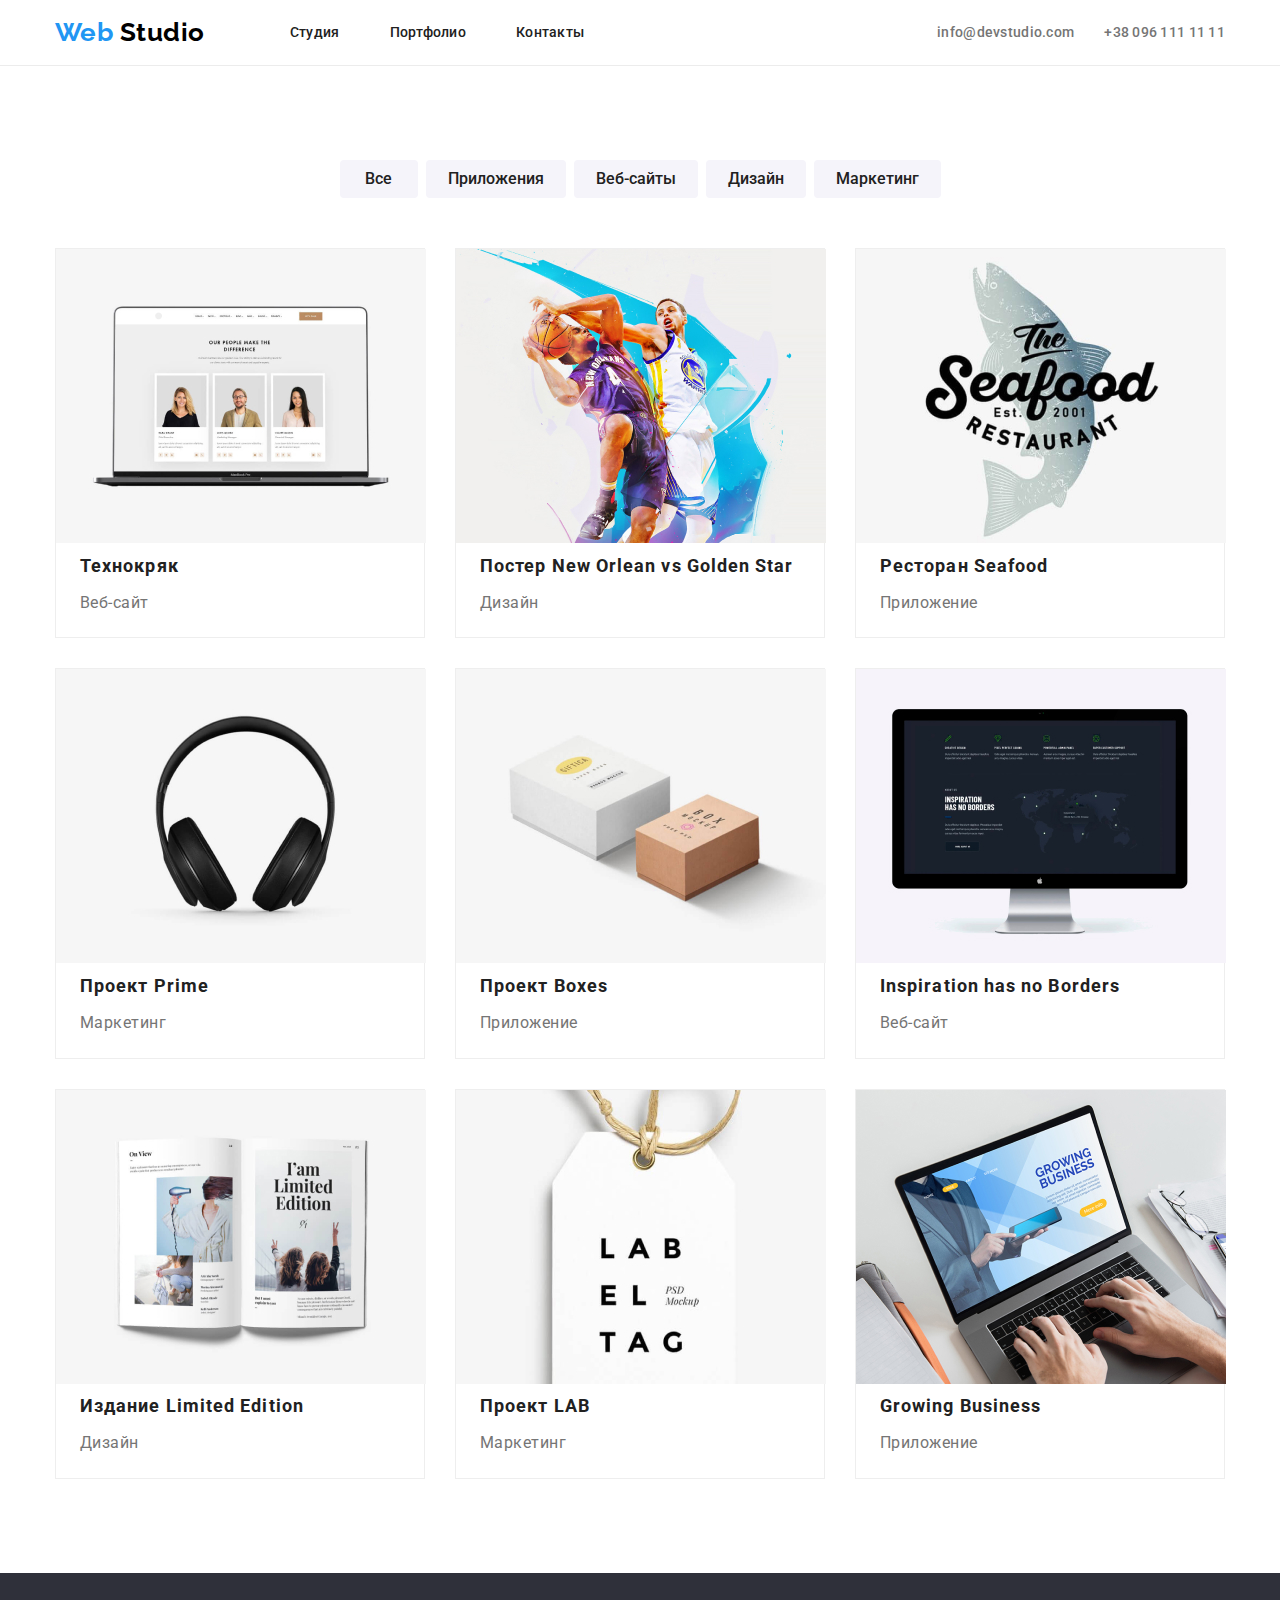
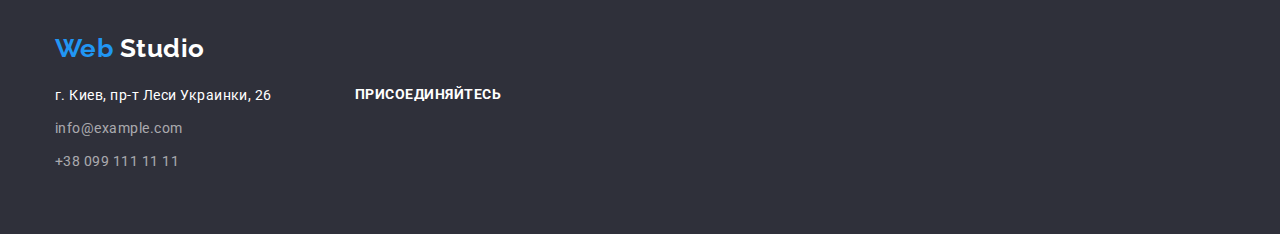
==== portfolio.html @ c17df22b "Добавляет все файлы с прошлого дз" ====
<!DOCTYPE html>
<html lang="ru">
  <head>
    <meta charset="UTF-8" />
    <meta name="viewport" content="width=device-width, initial-scale=1.0" />
    <title>Потрфолио</title>
    <link
      href="https://fonts.googleapis.com/css2?family=Raleway:wght@700&family=Roboto:wght@400;500;700;900&display=swap"
      rel="stylesheet"
    />
    <link rel="stylesheet" href="./css/normalize.css" />
    <link rel="stylesheet" href="./css/styles.css" />
  </head>
  <body>
    <header class="header">
      <div class="flex-container">
        <a href="./index.html" class="logo link"
          ><span class="logo-accent">Web</span> Studio</a
        >
        <nav>
          <ul class="list site-nav">
            <li class="item">
              <a href="./index.html" class="link page-nav">Студия</a>
            </li>
            <li class="item">
              <a href="./portfolio.html" class="link page-nav">Портфолио</a>
            </li>
            <li class="item"><a href="#" class="link page-nav">Контакты</a></li>
          </ul>
        </nav>
        <ul class="list site-nav-phone">
          <li class="item-phone">
            <a href="mailto:info@devstudio.com" class="link phones-nav"
              >info@devstudio.com</a
            >
          </li>
          <li class="item-phone">
            <a href="tel:+380961111111" class="link phones-nav"
              >+38 096 111 11 11</a
            >
          </li>
        </ul>
      </div>
    </header>
    <main>
      <!--portfolio filter-->
      <section class="section-filter">
        <div class="block-container">
          <ul class="portfolio-filter list">
            <li class="item-filter">
              <button type="button" class="portfolio-nav-button">Все</button>
            </li>
            <li class="item-filter">
              <button type="button" class="portfolio-nav-button">
                Приложения
              </button>
            </li>
            <li class="item-filter">
              <button type="button" class="portfolio-nav-button">
                Веб-сайты
              </button>
            </li>
            <li class="item-filter">
              <button type="button" class="portfolio-nav-button">Дизайн</button>
            </li>
            <li class="item-filter">
              <button type="button" class="portfolio-nav-button">
                Маркетинг
              </button>
            </li>
          </ul>
        </div>
      </section>
      <!--list of works-->
      <section class="section-works">
        <div class="block-container">
          <h1 hidden>Все работы Web Studio</h1>
          <ul class="list work-list">
            <li class="item-work">
              <a href="#" class="link">
                <img src="./images/tehnokryak.jpg" alt="Технокряк" />
                <h2 class="title">Технокряк</h2>
                <p class="name">Веб-сайт</p>
                <!-- <p>
                  Технокряк это современная площадка распространения коронавируса.
                  Компании используют эту платформу для цифрового шпионажа и атак
                  на защищённые сервера конкурентов.
                </p> -->
              </a>
            </li>
            <li class="item-work">
              <a href="#" class="link">
                <img
                  src="./images/poster-new-orlean-golden-star.jpg"
                  alt="Постер New Orlean vs Golden Star"
                />
                <h2 class="title">Постер New Orlean vs Golden Star</h2>
                <p class="name">Дизайн</p>
                <!-- <p>
                  Lorem ipsum dolor sit amet, consectetur adipisicing elit. Quae
                  voluptates aspernatur rerum aperiam ratione ducimus?
                </p> -->
              </a>
            </li>
            <li class="item-work">
              <a href="#" class="link">
                <img
                  src="./images/restoran-seafood.jpg"
                  alt="Ресторан Seafood"
                />
                <h2 class="title">Ресторан Seafood</h2>
                <p class="name">Приложение</p>
                <!-- <p>
                  Lorem ipsum dolor sit amet, consectetur adipisicing elit. Quae
                  voluptates aspernatur rerum aperiam ratione ducimus?
                </p> -->
              </a>
            </li>
            <li class="item-work">
              <a href="#" class="link">
                <img src="./images/proekt-prime.jpg" alt="Проект Prime" />
                <h2 class="title">Проект Prime</h2>
                <p class="name">Маркетинг</p>
                <!-- <p>
                  Lorem ipsum dolor sit amet, consectetur adipisicing elit. Quae
                  voluptates aspernatur rerum aperiam ratione ducimus?
                </p> -->
              </a>
            </li>
            <li class="item-work">
              <a href="#" class="link">
                <img src="./images/proekt-boxes.jpg" alt="Проект Boxes" />
                <h2 class="title">Проект Boxes</h2>
                <p class="name">Приложение</p>
                <!-- <p>
                  Lorem ipsum dolor sit amet, consectetur adipisicing elit. Quae
                  voluptates aspernatur rerum aperiam ratione ducimus?
                </p> -->
              </a>
            </li>
            <li class="item-work">
              <a href="#" class="link">
                <img
                  src="./images/inspiration-has-no-borders.jpg"
                  alt="Inspiration has no Borders"
                />
                <h2 class="title">Inspiration has no Borders</h2>
                <p class="name">Веб-сайт</p>
                <!-- <p>
                  Lorem ipsum dolor sit amet, consectetur adipisicing elit. Quae
                  voluptates aspernatur rerum aperiam ratione ducimus?
                </p> -->
              </a>
            </li>
            <li class="item-work">
              <a href="#" class="link">
                <img
                  src="./images/izdanie-limited-edition.jpg"
                  alt="Издание Limited Edition"
                />
                <h2 class="title">Издание Limited Edition</h2>
                <p class="name">Дизайн</p>
                <!-- <p>
                  Lorem ipsum dolor sit amet, consectetur adipisicing elit. Quae
                  voluptates aspernatur rerum aperiam ratione ducimus?
                </p> -->
              </a>
            </li>
            <li class="item-work">
              <a href="#" class="link">
                <img src="./images/proekt-lab.jpg" alt="Проект LAB" />
                <h2 class="title">Проект LAB</h2>
                <p class="name">Маркетинг</p>
                <!-- <p>
                  Lorem ipsum dolor sit amet, consectetur adipisicing elit. Quae
                  voluptates aspernatur rerum aperiam ratione ducimus?
                </p> -->
              </a>
            </li>
            <li class="item-work">
              <a href="#" class="link">
                <img
                  src="./images/growing-business.jpg"
                  alt="Growing Business"
                />
                <h2 class="title">Growing Business</h2>
                <p class="name">Приложение</p>
                <!-- <p>
                  Lorem ipsum dolor sit amet, consectetur adipisicing elit. Quae
                  voluptates aspernatur rerum aperiam ratione ducimus?
                </p> -->
              </a>
            </li>
          </ul>
        </div>
      </section>
    </main>
    <footer>
      <div class="flex-container">
        <!--Contacts-->
        <div class="addres-container">
          <a href="./index.html" class="footer-logo link"
            ><span class="logo-accent">Web</span> Studio</a
          >
          <addres>
            <ul class="addres list">
              <li class="item-addres">
                <a
                  href="https://goo.gl/maps/sVTpTt4ChwsojPR68"
                  target="_blank"
                  rel="noopener noreferrer"
                  class="link addres"
                  >г. Киев, пр-т Леси Украинки, 26</a
                >
              </li>
              <li class="item-addres">
                <a href="mailto:info@example.com" class="link contacts"
                  >info@example.com</a
                >
              </li>
              <li class="item-addres">
                <a href="tel:+380991111111" class="link contacts"
                  >+38 099 111 11 11</a
                >
              </li>
            </ul>
          </addres>
        </div>
        <!--Social links-->
        <div class="social-container">
          <h3 class="footer-title">Присоединяйтесь</h3>
          <ul class="list">
            <li>
              <a
                href="#"
                target="_blank"
                rel="noopener noreferrer"
                aria-label="Instagram"
              ></a>
            </li>
            <li>
              <a
                href="#"
                target="_blank"
                rel="noopener noreferrer"
                aria-label="Twitter"
              ></a>
            </li>
            <li>
              <a
                href="#"
                target="_blank"
                rel="noopener noreferrer"
                aria-label="Facebook"
              ></a>
            </li>
            <li>
              <a
                href="#"
                target="_blank"
                rel="noopener noreferrer"
                aria-label="Linkedin"
              ></a>
            </li>
          </ul>
        </div>
      </div>
    </footer>
  </body>
</html>
---- css/styles.css ----
html {
  box-sizing: border-box;
}

*,
*::before,
*::after {
  box-sizing: inherit;
}

:root {
  --page-background-color: #ffffff;
  --primary-text-color: #757575;
  --secondary-text-color: #ffffff;
  --title-color: #212121;
  --accent-color: #2196f3;
  --logo-color: #000000;
  --footer-bg: #2f303a;
  --footer-phones: rgba(255, 255, 255, 0.6);
  --button-bg-hover: #188ce8;
  --button-portfolio-bg: #f5f4fa;
  --customer-logo: #afb1b8;
}

body {
  background-color: var(--page-background-color);
  color: var(--primary-text-color);
  font-family: Roboto, sans-serif;
  letter-spacing: 0.03em;
}

footer {
  background-color: var(--footer-bg);
}

.list {
  list-style: none;
}

.link {
  text-decoration: none;
}

.flex-container {
  display: flex;
  margin-left: auto;
  margin-right: auto;
  width: 1200px;
  padding-left: 15px;
  padding-right: 15px;
  align-items: center;
}

.block-container {
  display: block;
  margin-left: auto;
  margin-right: auto;
  width: 1200px;
  padding-left: 15px;
  padding-right: 15px;
}

/* header */

.header {
  border-bottom: 1px solid #ececec;
}

.logo {
  color: var(--logo-color);
  font-family: Raleway, sans-serif;
  font-size: 26px;
  font-weight: 700;
  line-height: 1.19;
}

.logo-accent {
  color: var(--accent-color);
}

.site-nav {
  display: flex;
  padding-left: 0px;
  margin-top: 0px;
  margin-bottom: 0px;
  margin-left: 85px;
}

.site-nav .item:not(:last-child) {
  margin-right: 50px;
}

.site-nav-phone {
  display: flex;
  padding-left: 0px;
  margin-top: 0px;
  margin-bottom: 0px;
  margin-left: auto;
}

.site-nav-phone .item-phone:not(:last-child) {
  margin-right: 30px;
}

.page-nav {
  display: block;
  padding: 32px 0px;

  color: var(--title-color);
  font-weight: 500;
  font-size: 14px;
  line-height: 1.14px;
  letter-spacing: 0.02em;
}

.page-nav:hover {
  color: var(--accent-color);
}

.page-nav:focus {
  color: var(--accent-color);
}

.phones-nav {
  display: block;
  padding: 32px 0px;

  color: var(--primary-text-color);
  font-weight: 500;
  font-size: 14px;
  line-height: 1.14px;
  letter-spacing: 0.02em;
}

.phones-nav:hover {
  color: var(--accent-color);
}

.phones-nav:focus {
  color: var(--accent-color);
}

/* hero (home page) */
.hero {
  padding-top: 200px;
  padding-bottom: 200px;

  text-align: center;
  height: 600px;
  background-color: grey;
}

.hero-title {
  width: 696px;
  margin-top: 0px;
  margin-bottom: 30px;
  margin-left: auto;
  margin-right: auto;

  color: var(--secondary-text-color);
  font-weight: 900;
  font-size: 44px;
  line-height: 1.36;
  letter-spacing: 0.06em;
  text-transform: uppercase;
}

.button {
  display: inline-block;
  min-width: 200px;
  height: 50px;
  padding: 10px 32px;
  border-radius: 4px;
  border-width: 0px;

  color: var(--secondary-text-color);
  background-color: var(--accent-color);
  font-weight: 700;
  font-size: 16px;
  line-height: 1.84;
  letter-spacing: 0.06em;
}

.button:hover {
  background-color: var(--button-bg-hover);
}

.button:focus {
  background-color: var(--button-bg-hover);
}

/* all section title (home page) */
.section-title {
  margin-top: 0px;
  margin-bottom: 50px;

  color: var(--title-color);
  font-weight: 700;
  font-size: 36px;
  line-height: 1.17;
  text-align: center;
}

/* advantages (home page) */
.section-advantages {
  padding-top: 94px;
  padding-bottom: 94px;
}

.advantages-list {
  display: flex;
  padding-left: 0px;
  margin-top: 0px;
  margin-bottom: 0px;
}

.item-advantages {
  width: 270px;
}

.item-advantages:not(:last-child) {
  margin-right: 30px;
}

.icon-bg {
  height: 120px;
  background-color: var(--button-portfolio-bg);
  border-radius: 4px;
}

.advantages .title {
  margin-top: 30px;
  margin-bottom: 10px;

  color: var(--title-color);
  font-weight: 700;
  font-size: 14px;
  line-height: 1.14;
  text-transform: uppercase;
}

.advantages .text {
  margin-top: 0px;
  margin-bottom: 0px;

  font-size: 14px;
  line-height: 1.71;
}

/* services (home page) */
.section-services {
  padding-bottom: 94px;
}

.services-list {
  display: flex;
  padding-left: 0px;
  margin-top: 0px;
  margin-bottom: 0px;
}

.services-list .title {
  margin-top: 27px;
  margin-bottom: 27px;

  color: var(--secondary-text-color);
  font-weight: 700;
  font-size: 14px;
  line-height: 1.14;
  text-transform: uppercase;
}

.item-services:not(:last-child) {
  margin-right: 30px;
}

/* team (home page) */
.section-team {
  padding-top: 94px;
  padding-bottom: 94px;

  background-color: var(--button-portfolio-bg);
}

.team-list {
  display: flex;
  padding-left: 0px;
  margin-top: 0px;
  margin-bottom: 0px;
}

.item-team {
  border-bottom-left-radius: 4px;
  border-bottom-right-radius: 4px;
  box-shadow: 0px 2px 1px rgba(0, 0, 0, 0.2), 0px 1px 1px rgba(0, 0, 0, 0.14),
    0px 1px 3px rgba(0, 0, 0, 0.12);
  background-color: var(--page-background-color);
}

.item-team:not(:last-child) {
  margin-right: 30px;
}

.section-team .title {
  margin-top: 30px;
  margin-bottom: 10px;

  color: var(--title-color);
  font-weight: 500;
  font-size: 16px;
  line-height: 1.19;
  text-align: center;
}

.section-team .text {
  margin-top: 0px;
  margin-bottom: 16px;

  font-size: 16px;
  line-height: 1.19;
  text-align: center;
}

/*Regular customers*/
.section-customers {
  padding-top: 94px;
  padding-bottom: 94px;
}

.customers-list {
  display: flex;
  padding-left: 0px;
  margin-top: 0px;
  margin-bottom: 0px;
}

.item-customer {
  margin-right: 30px;
}

.item-customer:last-child {
  margin-right: 0px;
}

.customer {
  width: 170px;
  height: 90px;
  border: 1px solid var(--customer-logo);
  border-radius: 4px;
}

.customer:hover {
  border-color: var(--accent-color);
}

.customer:focus {
  border-color: var(--accent-color);
}

/*footer*/
.addres-container {
  display: block;
  width: 270px;
  margin-right: 30px;
}

.footer-logo {
  display: block;
  margin-top: 60px;
  margin-bottom: 20px;

  color: var(--secondary-text-color);
  font-family: Raleway, sans-serif;
  font-weight: 700;
  font-size: 26px;
  line-height: 1.19;
}

.addres {
  padding-left: 0px;
  margin-top: 0px;
  margin-bottom: 60px;

  color: var(--secondary-text-color);
  font-size: 14px;
  line-height: 1.71;
}

.contacts {
  color: var(--footer-phones);
  font-size: 14px;
  line-height: 1.71;
}

.item-addres:not(:last-child) {
  margin-bottom: 9px;
}

.social-container {
  display: block;
  width: 270px;
  margin-right: 30px;
}

.footer-title {
  margin-top: 0px;
  margin-bottom: 0px;

  color: var(--secondary-text-color);
  font-weight: 700;
  font-size: 14px;
  line-height: 1.14;
  text-transform: uppercase;
}

/* portfolio navigation (portfolio page) */
.section-filter {
  padding-top: 94px;
  padding-bottom: 50px;
}

.portfolio-filter {
  display: flex;
  margin-top: 0px;
  margin-bottom: 0px;
  padding-left: 0px;
  justify-content: center;
}

.item-filter:not(:last-child) {
  margin-right: 8px;
}

.portfolio-nav-button {
  display: inline-block;
  min-width: 78px;
  height: 38px;
  padding-bottom: 6px;
  padding-left: 22px;
  padding-right: 22px;
  padding-top: 6px;
  border-radius: 4px;
  border-width: 0px;

  background-color: var(--button-portfolio-bg);
  color: var(--title-color);
  font-weight: 500;
  font-size: 16px;
  line-height: 1.62;
}

.portfolio-nav-button:hover {
  background-color: var(--accent-color);
  color: var(--secondary-text-color);
  box-shadow: 0px 2px 2px rgba(0, 0, 0, 0.12), 0px 1px 2px rgba(0, 0, 0, 0.08),
    0px 3px 1px rgba(0, 0, 0, 0.1);
}

.portfolio-nav-button:focus {
  background-color: var(--accent-color);
  color: var(--secondary-text-color);
  box-shadow: 0px 2px 2px rgba(0, 0, 0, 0.12), 0px 1px 2px rgba(0, 0, 0, 0.08),
    0px 3px 1px rgba(0, 0, 0, 0.1);
}

/* list of works (portfolio page) */
.section-works {
  padding-bottom: 94px;
}

.work-list {
  display: flex;
  flex-wrap: wrap;
  margin-top: 0px;
  margin-bottom: 0px;
  padding-left: 0px;
}

.item-work {
  /* width: 370px; */
  width: calc((100% - 60px) / 3);
  margin-right: 30px;
  margin-bottom: 30px;
  border: 1px solid #eeeeee;
}

.item-work:nth-child(3n + 3) {
  margin-right: 0px;
}

.item-work:nth-last-child(-n + 3) {
  margin-bottom: 0px;
}

.item-work:hover {
  box-sizing: border-box;
  box-shadow: 1px 4px 6px rgba(0, 0, 0, 0.16), 0px 4px 4px rgba(0, 0, 0, 0.06),
    0px 1px 1px rgba(0, 0, 0, 0.12);
}

.item-work:focus {
  box-sizing: border-box;
  box-shadow: 1px 4px 6px rgba(0, 0, 0, 0.16), 0px 4px 4px rgba(0, 0, 0, 0.06),
    0px 1px 1px rgba(0, 0, 0, 0.12);
}
.section-works .title {
  margin-top: 0px;
  margin-bottom: 4px;
  margin-left: 24px;
  margin-right: 24px;
  text-align: left;

  color: var(--title-color);
  font-weight: 700;
  font-size: 18px;
  line-height: 2;
  letter-spacing: 0.06em;
}

.section-works .name {
  margin-top: 0px;
  margin-bottom: 20px;
  margin-left: 24px;
  margin-right: 24px;
  text-align: left;

  color: var(--primary-text-color);
  font-size: 16px;
  line-height: 1.87;
}
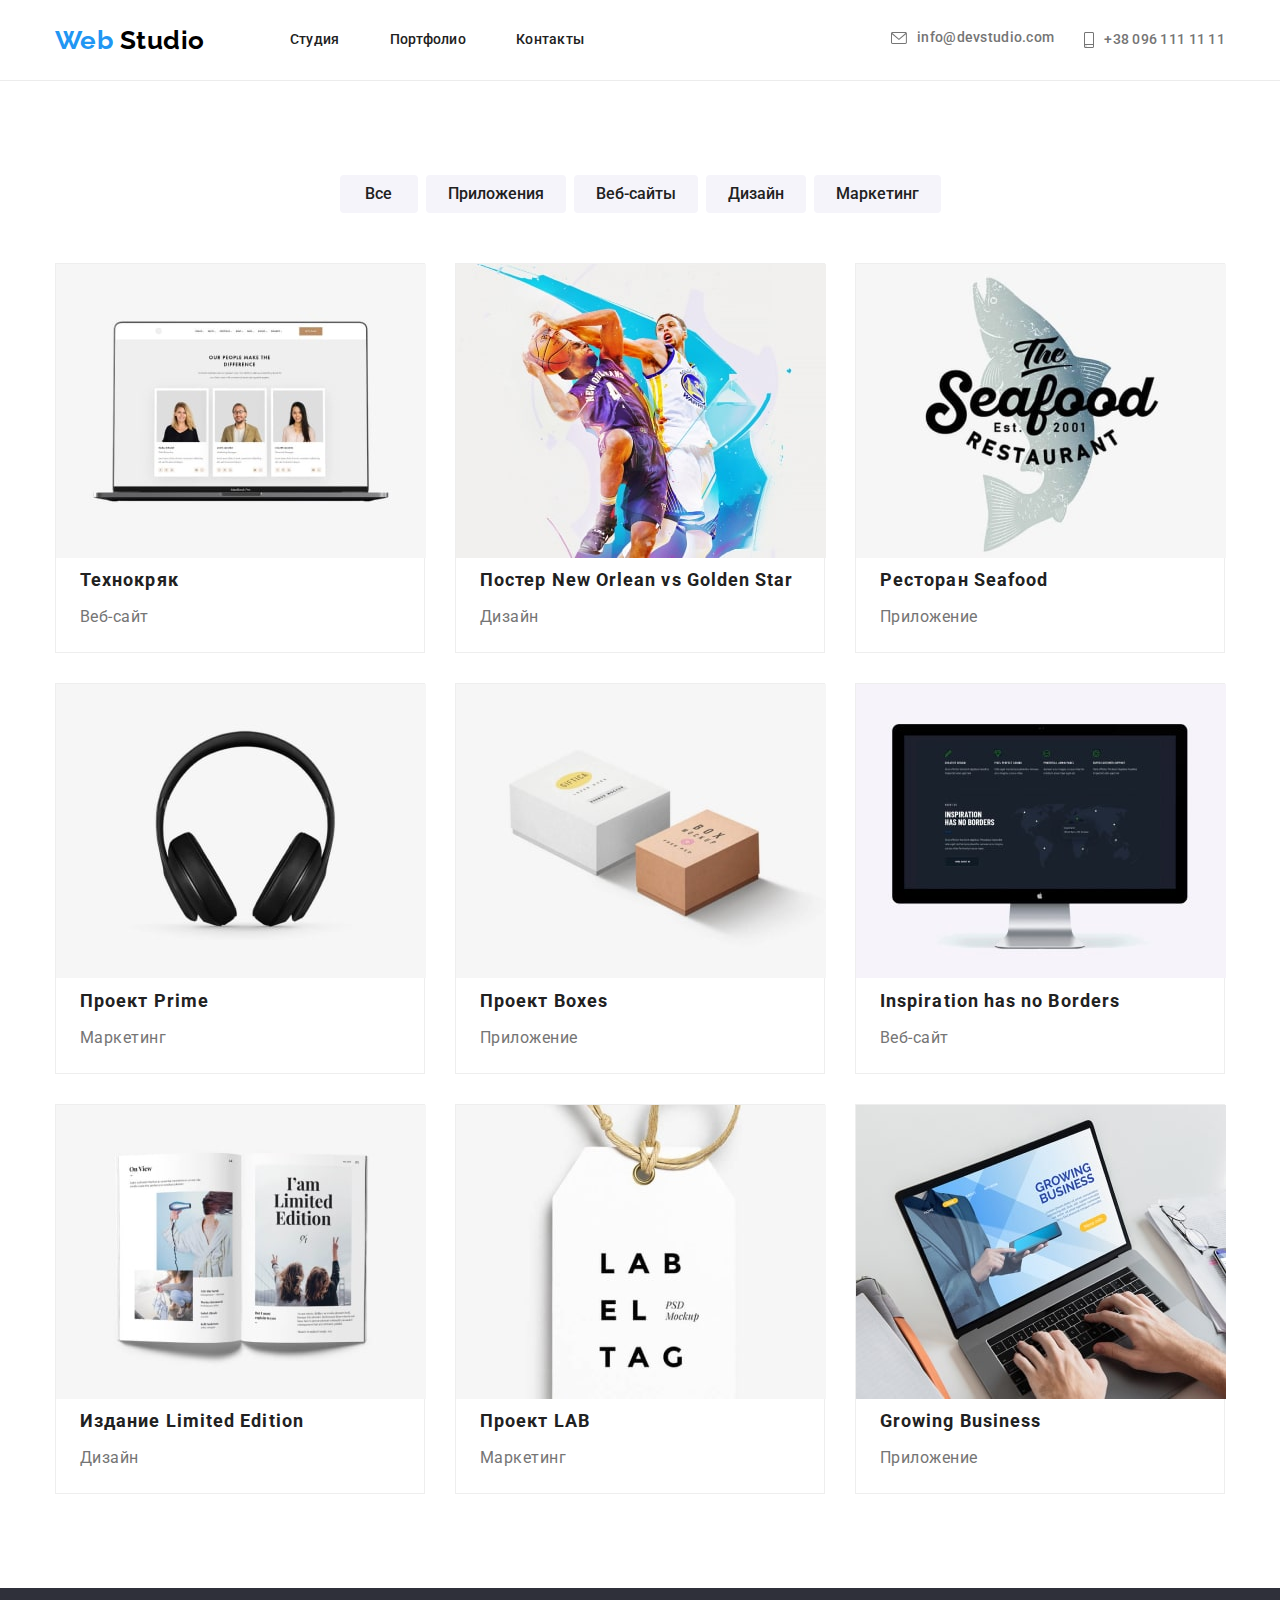
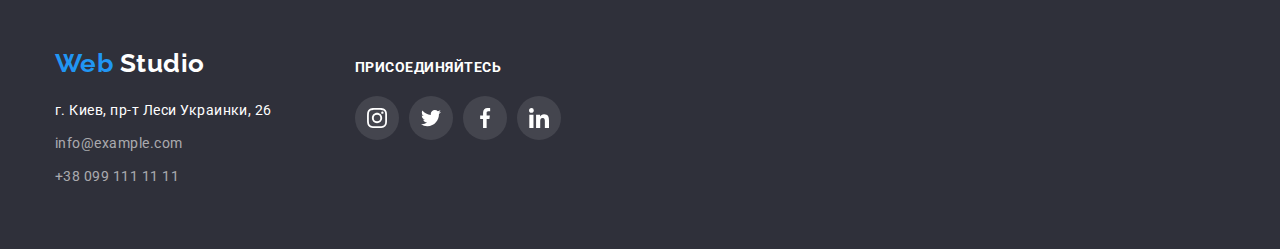
==== commit 562945aa: "добавляет файлы согласно дз№4" ====
--- a/portfolio.html
+++ b/portfolio.html
@@ -30,13 +30,19 @@
         </nav>
         <ul class="list site-nav-phone">
           <li class="item-phone">
-            <a href="mailto:info@devstudio.com" class="link phones-nav"
-              >info@devstudio.com</a
-            >
+            <a href="mailto:info@devstudio.com" class="link phones-nav">
+              <svg class="icon-mail">
+                <use href="./images/symbol-defs.svg#icon-envelope"></use>
+              </svg>
+              info@devstudio.com
+            </a>
           </li>
           <li class="item-phone">
-            <a href="tel:+380961111111" class="link phones-nav"
-              >+38 096 111 11 11</a
+            <a href="tel:+380961111111" class="link phones-nav">
+              <svg class="icon-phone">
+                <use href="./images/symbol-defs.svg#icon-smartphone"></use>
+              </svg>
+              +38 096 111 11 11</a
             >
           </li>
         </ul>
@@ -91,7 +97,7 @@
             <li class="item-work">
               <a href="#" class="link">
                 <img
-                  src="./images/poster-new-orlean-golden-star.jpg"
+                  src="./images/new-orlean-vs-golden-star.jpg"
                   alt="Постер New Orlean vs Golden Star"
                 />
                 <h2 class="title">Постер New Orlean vs Golden Star</h2>
@@ -229,38 +235,58 @@
         <!--Social links-->
         <div class="social-container">
           <h3 class="footer-title">Присоединяйтесь</h3>
-          <ul class="list">
-            <li>
-              <a
-                href="#"
+          <ul class="list social-list-footer">
+            <li>
+              <a
+                class="social-link-footer"
+                href="https://www.instagram.com/"
                 target="_blank"
                 rel="noopener noreferrer"
                 aria-label="Instagram"
-              ></a>
-            </li>
-            <li>
-              <a
-                href="#"
+              >
+                <svg class="social-icon-footer">
+                  <use href="./images/symbol-defs.svg#icon-instagram"></use>
+                </svg>
+              </a>
+            </li>
+            <li>
+              <a
+                class="social-link-footer"
+                href="https://twitter.com/"
                 target="_blank"
                 rel="noopener noreferrer"
                 aria-label="Twitter"
-              ></a>
-            </li>
-            <li>
-              <a
-                href="#"
+              >
+                <svg class="social-icon-footer">
+                  <use href="./images/symbol-defs.svg#icon-twitter"></use>
+                </svg>
+              </a>
+            </li>
+            <li>
+              <a
+                class="social-link-footer"
+                href="https://www.facebook.com/"
                 target="_blank"
                 rel="noopener noreferrer"
                 aria-label="Facebook"
-              ></a>
-            </li>
-            <li>
-              <a
-                href="#"
+              >
+                <svg class="social-icon-footer">
+                  <use href="./images/symbol-defs.svg#icon-facebook"></use>
+                </svg>
+              </a>
+            </li>
+            <li>
+              <a
+                class="social-link-footer"
+                href="https://www.linkedin.com/"
                 target="_blank"
                 rel="noopener noreferrer"
                 aria-label="Linkedin"
-              ></a>
+              >
+                <svg class="social-icon-footer">
+                  <use href="./images/symbol-defs.svg#icon-linkedin"></use>
+                </svg>
+              </a>
             </li>
           </ul>
         </div>
--- a/css/styles.css
+++ b/css/styles.css
@@ -20,6 +20,10 @@
   --button-bg-hover: #188ce8;
   --button-portfolio-bg: #f5f4fa;
   --customer-logo: #afb1b8;
+  --social-icon-footer: #ffffff;
+  --social-icon-footer-bg: rgba(255, 255, 255, 0.1);
+  --social-icon-team: #afb1b8;
+  --social-icon-team-hover: #ffffff;
 }
 
 body {
@@ -102,6 +106,20 @@
   margin-right: 30px;
 }
 
+.icon-mail {
+  width: 16px;
+  height: 12px;
+  margin-right: 10px;
+  fill: currentColor;
+}
+
+.icon-phone {
+  width: 10px;
+  height: 16px;
+  margin-right: 10px;
+  fill: currentColor;
+}
+
 .page-nav {
   display: block;
   padding: 32px 0px;
@@ -122,7 +140,8 @@
 }
 
 .phones-nav {
-  display: block;
+  display: flex;
+  align-items: center;
   padding: 32px 0px;
 
   color: var(--primary-text-color);
@@ -148,6 +167,13 @@
   text-align: center;
   height: 600px;
   background-color: grey;
+  background-image: linear-gradient(
+      rgba(47, 48, 58, 0.4),
+      rgba(47, 48, 58, 0.4)
+    ),
+    url("../images/effektivnye-resheniya.jpg");
+  background-repeat: no-repeat;
+  background-position: center;
 }
 
 .hero-title {
@@ -222,13 +248,23 @@
   margin-right: 30px;
 }
 
-.icon-bg {
+.bg-advantages {
+  display: flex;
   height: 120px;
+  align-items: center;
+  justify-content: center;
+
   background-color: var(--button-portfolio-bg);
   border-radius: 4px;
 }
 
-.advantages .title {
+.icon-advantages {
+  display: block;
+  width: 70px;
+  height: 70px;
+}
+
+.section-advantages .title {
   margin-top: 30px;
   margin-bottom: 10px;
 
@@ -239,7 +275,7 @@
   text-transform: uppercase;
 }
 
-.advantages .text {
+.section-advantages .text {
   margin-top: 0px;
   margin-bottom: 0px;
 
@@ -321,6 +357,46 @@
   text-align: center;
 }
 
+.social-list-team {
+  display: flex;
+  padding-left: 0px;
+  justify-content: center;
+}
+
+.social-link-team {
+  display: flex;
+  align-items: center;
+  justify-content: center;
+  width: 44px;
+  height: 44px;
+
+  color: var(--social-icon-team);
+}
+
+.social-list-team li:not(:last-child) {
+  margin-right: 10px;
+  margin-bottom: 30px;
+}
+
+.social-link-team:hover {
+  background-color: var(--accent-color);
+  border-radius: 50%;
+  color: var(--social-icon-team-hover);
+}
+
+.social-link-team:focus {
+  background-color: var(--accent-color);
+  border-radius: 50%;
+  color: var(--social-icon-team-hover);
+}
+
+.social-icon-team {
+  width: 20px;
+  height: 20px;
+
+  fill: currentColor;
+}
+
 /*Regular customers*/
 .section-customers {
   padding-top: 94px;
@@ -343,21 +419,66 @@
 }
 
 .customer {
+  display: flex;
+  align-items: center;
+  justify-content: center;
   width: 170px;
   height: 90px;
   border: 1px solid var(--customer-logo);
   border-radius: 4px;
+  color: var(--customer-logo);
 }
 
 .customer:hover {
   border-color: var(--accent-color);
+  color: var(--accent-color);
 }
 
 .customer:focus {
   border-color: var(--accent-color);
-}
-
+  color: var(--accent-color);
+}
+
+.icon-customer {
+  display: block;
+  fill: currentColor;
+}
+
+.logo-1 {
+  width: 45px;
+  height: 50px;
+}
+
+.logo-2 {
+  width: 40px;
+  height: 52px;
+}
+
+.logo-3 {
+  width: 41px;
+  height: 43px;
+}
+
+.logo-4 {
+  width: 80px;
+  height: 42px;
+}
+
+.logo-5 {
+  width: 59px;
+  height: 47px;
+}
+
+.logo-6 {
+  width: 88px;
+  height: 45px;
+}
 /*footer*/
+
+footer .flex-container {
+  align-items: stretch;
+}
+
 .addres-container {
   display: block;
   width: 270px;
@@ -402,9 +523,46 @@
   margin-right: 30px;
 }
 
+.social-list-footer {
+  display: flex;
+  padding-left: 0px;
+  margin-top: 0px;
+  margin-bottom: 0px;
+}
+
+.social-link-footer {
+  display: flex;
+  align-items: center;
+  justify-content: center;
+  width: 44px;
+  height: 44px;
+
+  background-color: var(--social-icon-footer-bg);
+  border-radius: 50%;
+}
+
+.social-link-footer:hover {
+  background-color: var(--accent-color);
+}
+
+.social-link-footer:focus {
+  background-color: var(--accent-color);
+}
+
+.social-icon-footer {
+  width: 20px;
+  height: 20px;
+
+  fill: var(--social-icon-footer);
+}
+
+.social-list-footer li:not(:last-child) {
+  margin-right: 10px;
+}
+
 .footer-title {
-  margin-top: 0px;
-  margin-bottom: 0px;
+  margin-top: 72px;
+  margin-bottom: 20px;
 
   color: var(--secondary-text-color);
   font-weight: 700;
